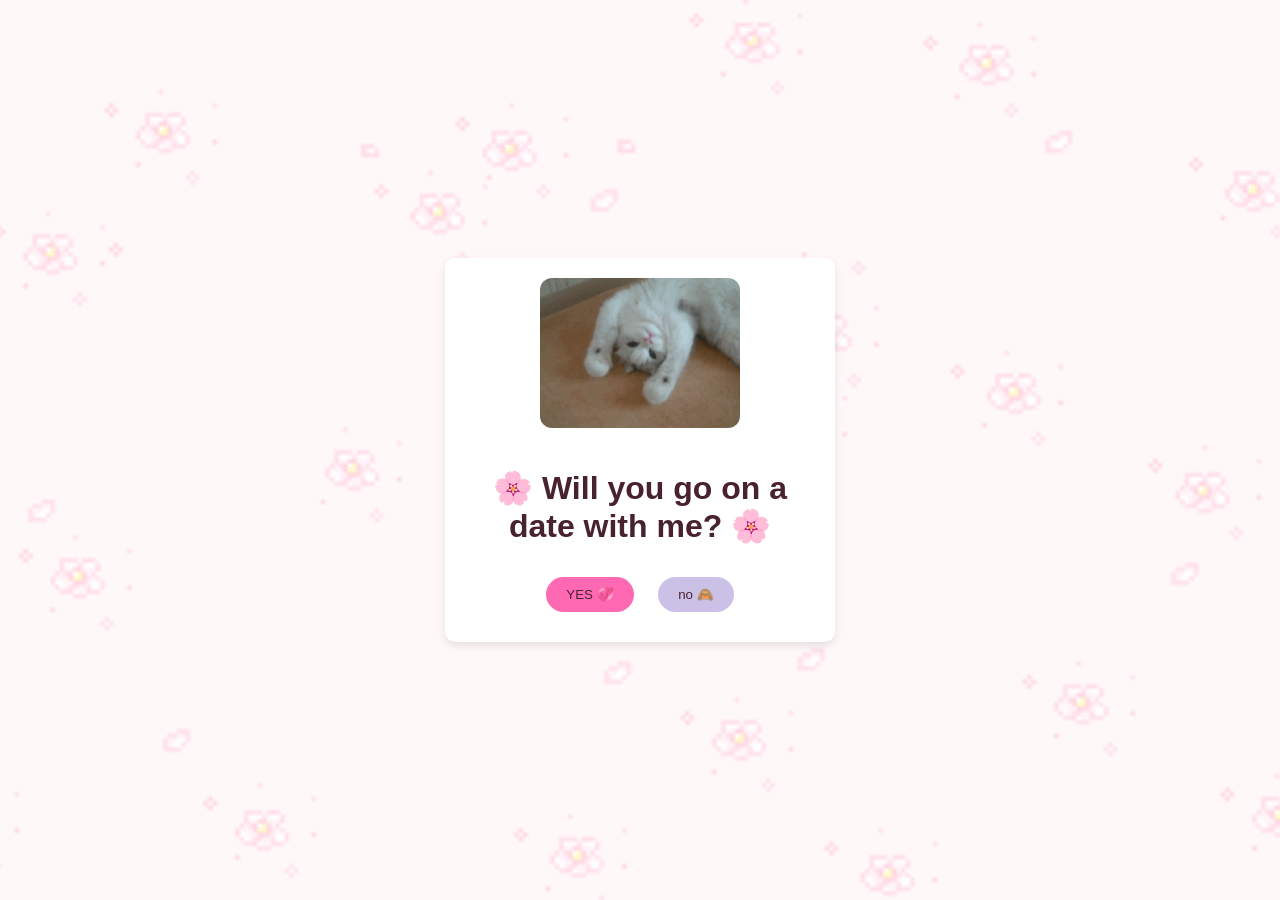
==== index.html @ 95cf831d "Add initial HTML, CSS, and JavaScript files for dating website - Created index.html for the home pag" ====
<!DOCTYPE html>
<html lang="en">
<head>
    <meta charset="UTF-8">
    <meta name="viewport" content="width=device-width, initial-scale=1.0">
    <link rel="stylesheet" href="index.css">
    <script src="index.js" defer></script>
    <title>home</title>
</head>
<body>
    <div class="container">
        <img src="./assets/caty.gif" />
        <h1>🌸 Will you go on a date with me? 🌸</h1>
        <div class="btn">
            <a href="yes.html">
                <button id="yes">Yes 💞</button>
            </a>
            <button id="no">No 🙈</button>
        </div>
    </div>

    <script>
       const noBtn = document.getElementById("no");

function moveButton() {
    noBtn.style.position = "fixed";
    noBtn.style.left =
        Math.random() * (window.innerWidth - noBtn.offsetWidth) + "px";
    noBtn.style.top =
        Math.random() * (window.innerHeight - noBtn.offsetHeight) + "px";
}

noBtn.addEventListener("mouseenter", moveButton);
noBtn.addEventListener("touchstart", moveButton);
    </script>
</body>
</html>
---- index.css ----
body{
    margin: 0;
    padding: 0;
    font-family: Arial, sans-serif;
    display: flex;
    justify-content: center;
    align-items: center;
    height: 100vh;
}
body::before {
  content: "";
  position: fixed;
  top: 0;
  left: 0;
  width: 100%;
  height: 100%;
  z-index: -1;
  background-image: url('./assets/petals2.gif');
  background-size: cover;
  background-position: center;
  opacity: 0.2;
  background-color: rgba(253, 215, 215, 0.8);
}

.container, .yesCo, .askCo, .fdCo, .finCo{
    background-color: #fff;
    padding: 20px;
    border-radius: 10px;
    width: 350px;
    display: flex;
    flex-direction: column;
    align-items: center;
    text-align: center;
    color: #492230;
    box-shadow: 0 4px 8px rgba(0, 0, 0, 0.1);
}
a{
    text-decoration: none;
}
img{
    width: 200px;
    height: auto;
    margin-bottom: 20px;
    border-radius: 12px;
}

#yes{
    background-color: #ff69b4;
    text-transform: uppercase;
    color: #492230;
    border: none;
    padding: 10px 20px;
    margin: 10px;
    border-radius: 35px;
    cursor: pointer;
}

#no{
    background-color: #CBC1E6;
    text-transform: lowercase;
    color: #492230;
    border: none;
    padding: 10px 20px;
    margin: 10px;
    border-radius: 35px;
    cursor: pointer;
}

.yesCo>p{
    color: grey;
}

#ok{
    background-color: #E69FB4;
    text-transform: lowercase;
    color: #492230;
    border: none;
    padding: 10px 20px;
    margin: 10px;
    border-radius: 35px;
    cursor: pointer;
}
input, label{
    display: block;
    text-align: left;
}
label{
    font-weight: bold;
}
input[type="date"], select{
    width: 100%;
    padding: 8px;
    margin: 5px 0 15px 0;
    border: 1px solid #ccc;
    border-radius: 34px;
    box-shadow: inset 0 1px 3px rgba(0, 0, 0, 0.1);
}
#submit{
    background-color: #CE8DA0;
    border: none;
    color: #492230;
    padding: 10px 20px;
    border-radius: 35px;
    width: 100%;
    font-weight: 600;
    cursor: pointer;
}
.askCo>span{
    font-size: 3rem;
}
.select{
    display: flex;
    gap: 10px;
    flex-wrap: wrap;
    align-items: center;
    justify-content: center;
}
.option{
    background-color: #DFDCE4;
    border-radius: 14px;
    padding: 10px 40px;
    width: 50px;
    cursor: pointer;
    border: 3px solid transparent;
    transition: border 0.3s ease;
}
.option:hover{
    border: 3px solid #E69FB4;
    color: #492230;
}
.fdCo>#ths{
    background-color: #E69FB4;
    color: #492230;
    border: none;
    margin-top: 40px;
    border-radius: 14px;
    padding: 10px 40px;
    width: 298px;
    cursor: pointer;
}

.shr{
    border-radius: 120px;
    width: 200px;
    height: 200px;
}

.finCo>p{
    font-size: 0.9rem;
    font-style: italic;
    color: grey;
}
#date{ 
    width: 332px;
}
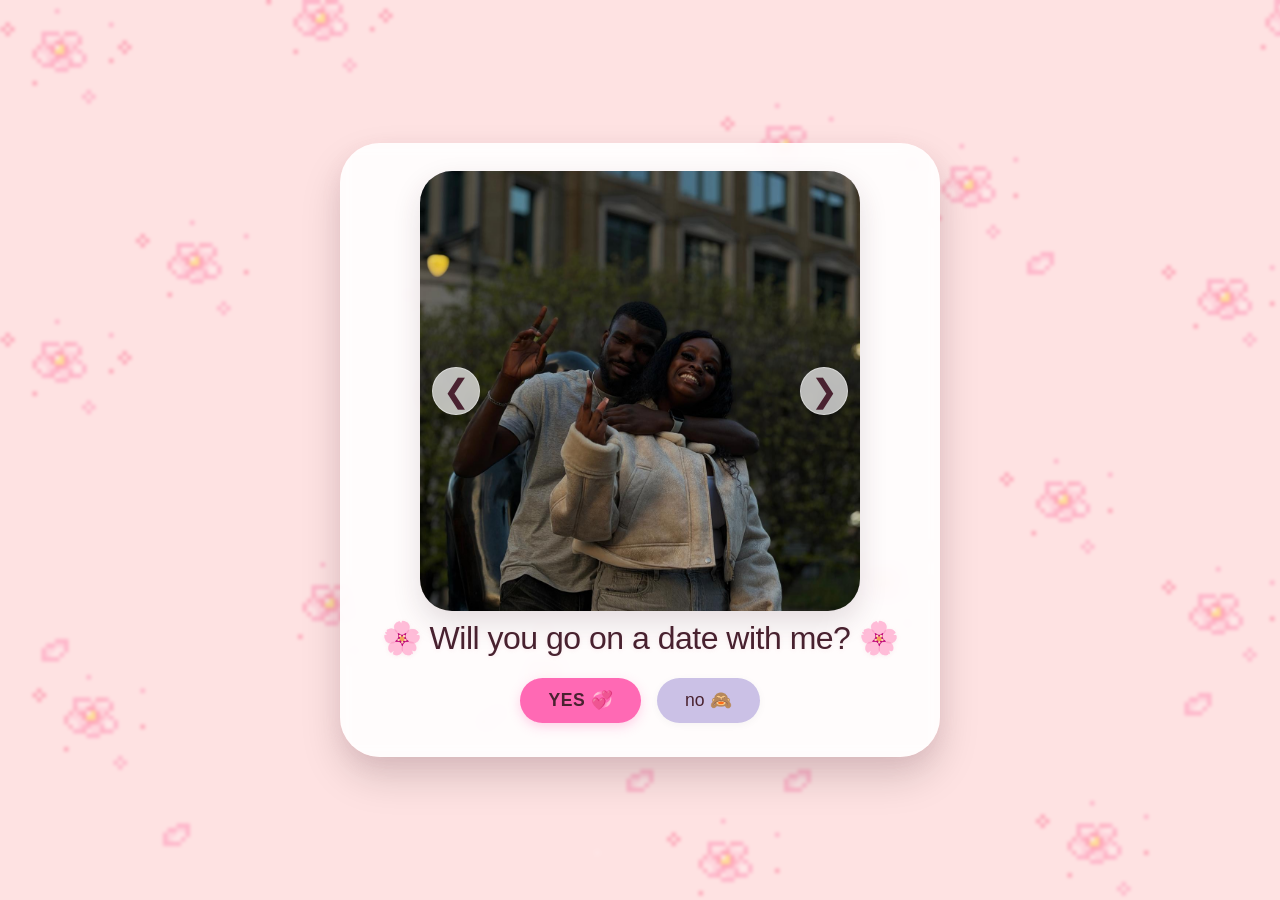
==== commit 34edc532: "Enhance final HTML and CSS for improved aesthetics and functionality; add Shakespearean message and " ====
--- a/index.html
+++ b/index.html
@@ -1,37 +1,447 @@
 <!DOCTYPE html>
 <html lang="en">
 <head>
-    <meta charset="UTF-8">
-    <meta name="viewport" content="width=device-width, initial-scale=1.0">
-    <link rel="stylesheet" href="index.css">
-    <script src="index.js" defer></script>
-    <title>home</title>
+  <meta charset="UTF-8">
+  <meta name="viewport" content="width=device-width, initial-scale=1.0, maximum-scale=1.5, user-scalable=yes">
+  <title>home · carousel balanced · responsive</title>
+  <style>
+    /* === reset & global === */
+    * {
+      box-sizing: border-box;
+    }
+    body {
+      margin: 0;
+      padding: 20px;
+      min-height: 100vh;
+      font-family: 'Segoe UI', Roboto, Arial, sans-serif;
+      display: flex;
+      justify-content: center;
+      align-items: center;
+      background: rgba(253, 215, 215, 0.3);
+      background-image: url('./assets/petals2.gif');
+      background-size: cover;
+      background-position: center;
+      background-blend-mode: overlay;
+    }
+    body::before {
+      content: "";
+      position: fixed;
+      inset: 0;
+      z-index: -1;
+      background-color: rgba(253, 215, 215, 0.6);
+      backdrop-filter: blur(1px);
+    }
+
+    /* main card – fluid & balanced */
+    .container {
+      background: rgba(255, 255, 255, 0.9);
+      backdrop-filter: blur(6px);
+      padding: 28px 20px 30px;
+      border-radius: 40px;
+      width: 100%;
+      max-width: 600px;
+      margin: 20px auto;
+      box-shadow: 0 20px 40px rgba(0, 0, 0, 0.15), 0 8px 20px rgba(230, 159, 180, 0.2);
+      display: flex;
+      flex-direction: column;
+      align-items: center;
+      text-align: center;
+      color: #492230;
+      transition: all 0.2s;
+    }
+
+    h1 {
+      font-size: clamp(1.4rem, 5vw, 2rem);
+      margin: 0.5rem 0 0.8rem;
+      font-weight: 500;
+      letter-spacing: -0.5px;
+      color: #492230;
+      text-shadow: 0 1px 4px rgba(230, 159, 180, 0.2);
+    }
+
+    /* === CAROUSEL – fully responsive, balanced, crisp === */
+    .carousel-container {
+      width: 100%;
+      display: flex;
+      justify-content: center;
+      padding: 0 4px;
+    }
+
+    .carousel {
+      position: relative;
+      width: 100%;
+      max-width: 440px;  /* generous but fits mobile */
+      aspect-ratio: 1 / 1; /* square = perfectly balanced */
+      overflow: hidden;
+      border-radius: 32px;
+      box-shadow: 0 12px 28px rgba(73, 34, 48, 0.15);
+      background: #f5e6ed; /* soft placeholder */
+    }
+
+    .carousel-slides {
+      display: flex;
+      height: 100%;
+      width: 100%;
+      transition: transform 0.4s cubic-bezier(0.25, 0.46, 0.45, 0.94);
+      will-change: transform;
+    }
+
+    .slide {
+      min-width: 100%;
+      height: 100%;
+      flex-shrink: 0;
+      display: flex;
+      align-items: center;
+      justify-content: center;
+      background: #f5e6ed;
+    }
+
+    .slide img {
+      display: block;
+      width: 100%;
+      height: 100%;
+      object-fit: cover;       /* fills square without distortion */
+      aspect-ratio: 1 / 1;     /* explicit square */
+      margin: 0;
+      border-radius: 0;
+      background: #faf0f5;
+    }
+
+    /* navigation – always visible, balanced */
+    .carousel-btn {
+      position: absolute;
+      top: 50%;
+      transform: translateY(-50%);
+      background: rgba(255, 255, 255, 0.7);
+      backdrop-filter: blur(4px);
+      border: none;
+      font-size: 2rem;
+      width: 48px;
+      height: 48px;
+      display: flex;
+      align-items: center;
+      justify-content: center;
+      border-radius: 48px;
+      cursor: pointer;
+      color: #492230;
+      box-shadow: 0 4px 12px rgba(0, 0, 0, 0.08);
+      transition: all 0.2s ease;
+      line-height: 1;
+      font-weight: 300;
+      z-index: 10;
+      padding: 0;
+      border: 1px solid rgba(255, 255, 255, 0.4);
+    }
+
+    .carousel-btn:hover {
+      background: rgba(255, 255, 255, 0.95);
+      transform: translateY(-50%) scale(1.04);
+      box-shadow: 0 6px 16px rgba(0, 0, 0, 0.12);
+    }
+    .carousel-btn:active {
+      transform: translateY(-50%) scale(0.94);
+    }
+
+    .prev-btn { left: 12px; }
+    .next-btn { right: 12px; }
+
+    /* dots – clean and balanced */
+    .carousel-dots {
+      display: flex;
+      justify-content: center;
+      gap: 14px;
+      margin: 18px 0 6px 0;
+      flex-wrap: wrap;
+    }
+
+    .dot {
+      width: 12px;
+      height: 12px;
+      border-radius: 40px;
+      background: #d9c5d0;
+      cursor: pointer;
+      transition: all 0.3s ease;
+      box-shadow: inset 0 1px 4px rgba(0,0,0,0.05);
+      border: 1px solid rgba(255,255,255,0.3);
+    }
+
+    .dot.active {
+      background: #E69FB4;
+      width: 32px;
+      box-shadow: 0 2px 10px rgba(230, 159, 180, 0.6);
+      border-color: #e08ba5;
+    }
+
+    .dot:hover {
+      background: #cfa1b5;
+      transform: scale(1.15);
+    }
+
+    /* buttons (yes/no) */
+    .btn {
+      display: flex;
+      flex-wrap: wrap;
+      justify-content: center;
+      gap: 16px;
+      margin: 8px 0 4px;
+    }
+
+    #yes {
+      background-color: #ff69b4;
+      text-transform: uppercase;
+      color: #492230;
+      border: none;
+      padding: 12px 28px;
+      border-radius: 60px;
+      font-weight: 600;
+      font-size: 1.1rem;
+      letter-spacing: 0.5px;
+      cursor: pointer;
+      box-shadow: 0 4px 12px rgba(255, 105, 180, 0.3);
+      transition: all 0.15s;
+    }
+    #yes:hover {
+      transform: scale(1.02);
+      background: #ff7ebd;
+    }
+
+    #no {
+      background-color: #CBC1E6;
+      text-transform: lowercase;
+      color: #492230;
+      border: none;
+      padding: 12px 28px;
+      border-radius: 60px;
+      font-weight: 500;
+      font-size: 1.1rem;
+      cursor: pointer;
+      transition: background 0.2s;
+      box-shadow: 0 2px 8px rgba(0,0,0,0.04);
+    }
+    #no:hover {
+      background: #b8acd6;
+    }
+
+    /* responsive fine-tuning */
+    @media (max-width: 500px) {
+      .container {
+        padding: 20px 14px 24px;
+        border-radius: 32px;
+      }
+      .carousel {
+        border-radius: 24px;
+        max-width: 100%;
+      }
+      .carousel-btn {
+        width: 42px;
+        height: 42px;
+        font-size: 1.6rem;
+      }
+      .prev-btn { left: 8px; }
+      .next-btn { right: 8px; }
+      .dot {
+        width: 10px;
+        height: 10px;
+      }
+      .dot.active {
+        width: 26px;
+      }
+      #yes, #no {
+        padding: 10px 22px;
+        font-size: 1rem;
+      }
+    }
+
+    @media (max-width: 380px) {
+      .container {
+        padding: 16px 10px 20px;
+      }
+      .carousel-btn {
+        width: 36px;
+        height: 36px;
+        font-size: 1.4rem;
+      }
+      .dot {
+        width: 8px;
+        height: 8px;
+      }
+      .dot.active {
+        width: 22px;
+      }
+    }
+
+    /* preserve original small-card elements – not used but kept */
+    .yesCo, .askCo, .fdCo, .finCo { display: none; }
+  </style>
 </head>
 <body>
-    <div class="container">
-        <img src="./assets/caty.gif" />
-        <h1>🌸 Will you go on a date with me? 🌸</h1>
-        <div class="btn">
-            <a href="yes.html">
-                <button id="yes">Yes 💞</button>
-            </a>
-            <button id="no">No 🙈</button>
-        </div>
+<div class="container">
+  <div class="carousel-container">
+    <div class="carousel">
+      <div class="carousel-slides">
+        <div class="slide"><img src="./assets/1.jpeg" alt="Memory 1" loading="lazy"/></div>
+        <div class="slide"><img src="./assets/2.jpeg" alt="Memory 2" loading="lazy"/></div>
+        <div class="slide"><img src="./assets/3.jpeg" alt="Memory 3" loading="lazy"/></div>
+        <div class="slide"><img src="./assets/4.jpeg" alt="Memory 4" loading="lazy"/></div>
+        <div class="slide"><img src="./assets/5.jpeg" alt="Memory 5" loading="lazy"/></div>
+        <div class="slide"><img src="./assets/6.jpeg" alt="Memory 6" loading="lazy"/></div>
+        <div class="slide"><img src="./assets/7.jpeg" alt="Memory 7" loading="lazy"/></div>
+      </div>
+
+      <button class="carousel-btn prev-btn" aria-label="previous slide">❮</button>
+      <button class="carousel-btn next-btn" aria-label="next slide">❯</button>
+      <div class="carousel-dots"></div>
     </div>
-
-    <script>
-       const noBtn = document.getElementById("no");
-
-function moveButton() {
-    noBtn.style.position = "fixed";
-    noBtn.style.left =
-        Math.random() * (window.innerWidth - noBtn.offsetWidth) + "px";
-    noBtn.style.top =
-        Math.random() * (window.innerHeight - noBtn.offsetHeight) + "px";
-}
-
-noBtn.addEventListener("mouseenter", moveButton);
-noBtn.addEventListener("touchstart", moveButton);
-    </script>
+  </div>
+
+  <h1>🌸 Will you go on a date with me? 🌸</h1>
+  <div class="btn">
+    <a href="yes.html" style="display: inline-block;">
+      <button id="yes">Yes 💞</button>
+    </a>
+    <button id="no">No 🙈</button>
+  </div>
+</div>
+
+<script>
+  (function() {
+    "use strict";
+
+    // ===== NO BUTTON – original playful logic =====
+    const noBtn = document.getElementById("no");
+    function moveButton() {
+      if (!noBtn) return;
+      noBtn.style.position = "fixed";
+      const maxX = window.innerWidth - noBtn.offsetWidth - 20;
+      const maxY = window.innerHeight - noBtn.offsetHeight - 20;
+      noBtn.style.left = Math.max(0, Math.random() * maxX) + "px";
+      noBtn.style.top = Math.max(0, Math.random() * maxY) + "px";
+      // bring to front
+      noBtn.style.zIndex = "999";
+      noBtn.style.transition = "left 0.15s, top 0.15s";
+    }
+    if (noBtn) {
+      noBtn.addEventListener("mouseenter", moveButton);
+      noBtn.addEventListener("touchstart", moveButton, { passive: true });
+      // also on click to keep it funny
+      noBtn.addEventListener("click", moveButton);
+    }
+
+    // ===== CAROUSEL – fully responsive, balanced, autoplay =====
+    document.addEventListener('DOMContentLoaded', function() {
+      const slidesContainer = document.querySelector('.carousel-slides');
+      const slides = document.querySelectorAll('.slide');
+      const dotsContainer = document.querySelector('.carousel-dots');
+      const prevBtn = document.querySelector('.prev-btn');
+      const nextBtn = document.querySelector('.next-btn');
+      if (!slidesContainer || !slides.length) return;
+
+      let currentSlide = 0;
+      let autoPlayInterval = null;
+      const totalSlides = slides.length;
+
+      // --- create dots ---
+      dotsContainer.innerHTML = '';
+      for (let i = 0; i < totalSlides; i++) {
+        const dot = document.createElement('div');
+        dot.classList.add('dot');
+        if (i === 0) dot.classList.add('active');
+        dot.setAttribute('data-index', i);
+        dot.addEventListener('click', function(e) {
+          const idx = parseInt(this.dataset.index, 10);
+          goToSlide(idx);
+          resetAutoPlay();
+        });
+        dotsContainer.appendChild(dot);
+      }
+      const dots = document.querySelectorAll('.dot');
+
+      // --- core slide function ---
+      function goToSlide(index) {
+        if (index < 0) index = totalSlides - 1;
+        if (index >= totalSlides) index = 0;
+        currentSlide = index;
+        slidesContainer.style.transform = `translateX(-${index * 100}%)`;
+        // update dots
+        dots.forEach(d => d.classList.remove('active'));
+        if (dots[index]) dots[index].classList.add('active');
+      }
+
+      // --- navigation ---
+      function nextSlide() {
+        goToSlide(currentSlide + 1);
+      }
+      function prevSlide() {
+        goToSlide(currentSlide - 1);
+      }
+
+      if (prevBtn) prevBtn.addEventListener('click', function(e) {
+        e.stopPropagation();
+        prevSlide();
+        resetAutoPlay();
+      });
+      if (nextBtn) nextBtn.addEventListener('click', function(e) {
+        e.stopPropagation();
+        nextSlide();
+        resetAutoPlay();
+      });
+
+      // --- autoplay & pause ---
+      function startAutoPlay() {
+        if (autoPlayInterval) clearInterval(autoPlayInterval);
+        autoPlayInterval = setInterval(nextSlide, 3500);
+      }
+
+      function resetAutoPlay() {
+        clearInterval(autoPlayInterval);
+        startAutoPlay();
+      }
+
+      // pause on hover / touch
+      const carousel = document.querySelector('.carousel');
+      if (carousel) {
+        carousel.addEventListener('mouseenter', function() {
+          clearInterval(autoPlayInterval);
+        });
+        carousel.addEventListener('mouseleave', function() {
+          startAutoPlay();
+        });
+        // also pause on touchstart (mobile)
+        carousel.addEventListener('touchstart', function() {
+          clearInterval(autoPlayInterval);
+        }, { passive: true });
+        carousel.addEventListener('touchend', function() {
+          startAutoPlay();
+        }, { passive: true });
+      }
+
+      // keyboard arrows
+      document.addEventListener('keydown', function(e) {
+        if (e.key === 'ArrowLeft') {
+          prevSlide();
+          resetAutoPlay();
+          e.preventDefault();
+        } else if (e.key === 'ArrowRight') {
+          nextSlide();
+          resetAutoPlay();
+          e.preventDefault();
+        }
+      });
+
+      // --- start autoplay ---
+      startAutoPlay();
+
+      // --- edge: if window resizes, no need to recalc — slides use % ---
+      // also ensure first slide is active (in case of late load)
+      goToSlide(0);
+
+      // optional: re-trigger on orientation change
+      window.addEventListener('orientationchange', function() {
+        // just ensure transform is correct
+        goToSlide(currentSlide);
+      });
+    });
+  })();
+</script>
 </body>
 </html>
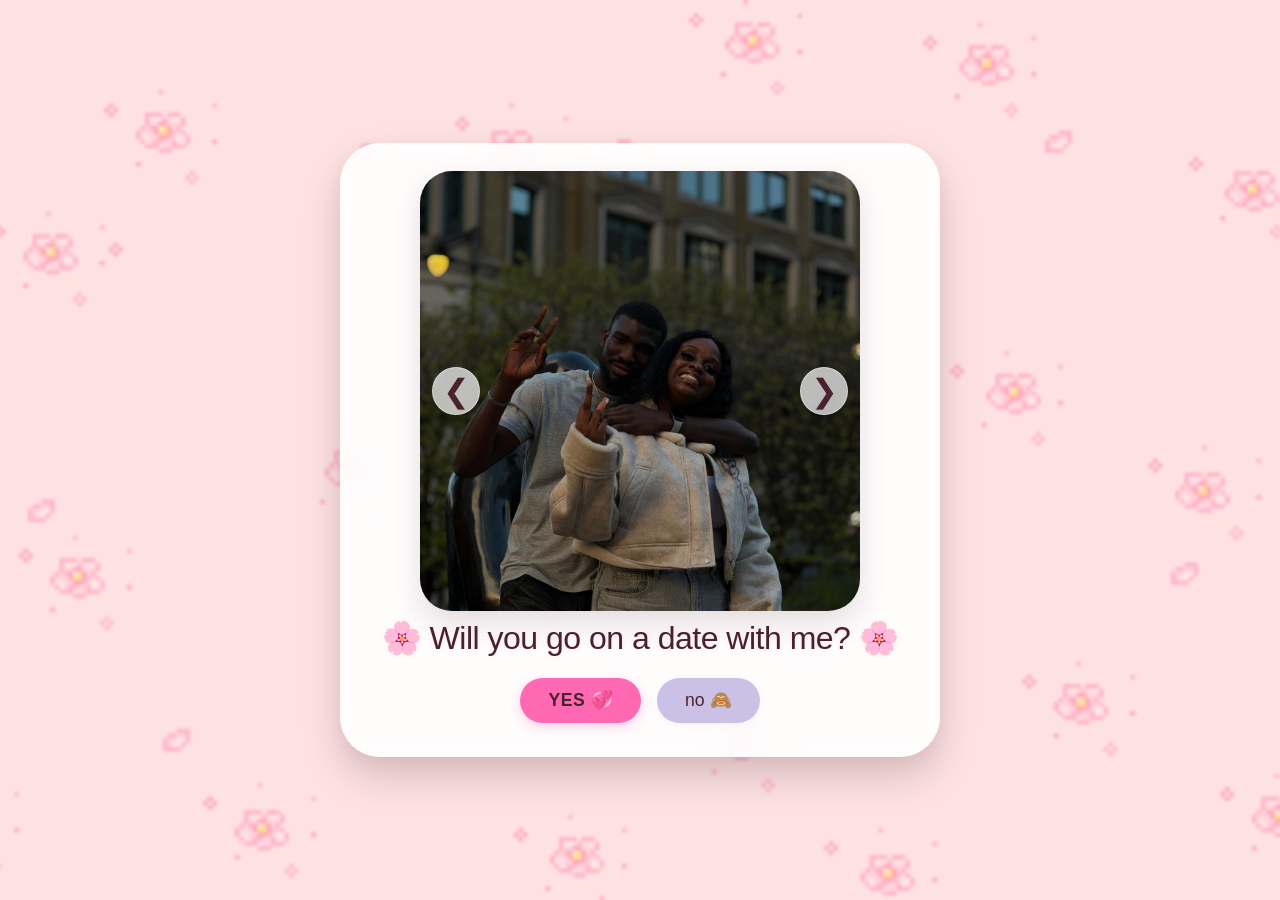
==== commit e9f61c85: "Refactor HTML and CSS for improved responsiveness and aesthetics; enhance carousel functionality and" ====
--- a/index.html
+++ b/index.html
@@ -70,12 +70,12 @@
     .carousel {
       position: relative;
       width: 100%;
-      max-width: 440px;  /* generous but fits mobile */
-      aspect-ratio: 1 / 1; /* square = perfectly balanced */
+      max-width: 440px;
+      aspect-ratio: 1 / 1;
       overflow: hidden;
       border-radius: 32px;
       box-shadow: 0 12px 28px rgba(73, 34, 48, 0.15);
-      background: #f5e6ed; /* soft placeholder */
+      background: #f5e6ed;
     }
 
     .carousel-slides {
@@ -94,17 +94,47 @@
       align-items: center;
       justify-content: center;
       background: #f5e6ed;
+      overflow: hidden; /* critical for containing images */
+      position: relative;
     }
 
     .slide img {
       display: block;
       width: 100%;
       height: 100%;
-      object-fit: cover;       /* fills square without distortion */
-      aspect-ratio: 1 / 1;     /* explicit square */
-      margin: 0;
-      border-radius: 0;
+      object-fit: cover;
+      /* Remove aspect-ratio to let object-fit handle it */
+      /* Use min/max to contain within slide */
+      min-width: 100%;
+      min-height: 100%;
+      max-width: 100%;
+      max-height: 100%;
+      flex-shrink: 0;
+      flex-grow: 0;
       background: #faf0f5;
+      /* Safari-specific fixes */
+      -webkit-backface-visibility: hidden;
+      backface-visibility: hidden;
+      image-rendering: auto;
+    }
+
+    /* iOS Safari specific fix */
+    @supports (-webkit-touch-callout: none) {
+      .slide {
+        /* Force proper containment on iOS */
+        min-height: 0;
+        min-width: 0;
+      }
+      .slide img {
+        width: 100%;
+        height: 100%;
+        object-fit: cover;
+        /* Prevent overflow on iOS */
+        max-width: 100%;
+        max-height: 100%;
+        min-width: 0;
+        min-height: 0;
+      }
     }
 
     /* navigation – always visible, balanced */
@@ -316,14 +346,12 @@
       const maxY = window.innerHeight - noBtn.offsetHeight - 20;
       noBtn.style.left = Math.max(0, Math.random() * maxX) + "px";
       noBtn.style.top = Math.max(0, Math.random() * maxY) + "px";
-      // bring to front
       noBtn.style.zIndex = "999";
       noBtn.style.transition = "left 0.15s, top 0.15s";
     }
     if (noBtn) {
       noBtn.addEventListener("mouseenter", moveButton);
       noBtn.addEventListener("touchstart", moveButton, { passive: true });
-      // also on click to keep it funny
       noBtn.addEventListener("click", moveButton);
     }
 
@@ -362,7 +390,6 @@
         if (index >= totalSlides) index = 0;
         currentSlide = index;
         slidesContainer.style.transform = `translateX(-${index * 100}%)`;
-        // update dots
         dots.forEach(d => d.classList.remove('active'));
         if (dots[index]) dots[index].classList.add('active');
       }
@@ -397,7 +424,6 @@
         startAutoPlay();
       }
 
-      // pause on hover / touch
       const carousel = document.querySelector('.carousel');
       if (carousel) {
         carousel.addEventListener('mouseenter', function() {
@@ -406,7 +432,6 @@
         carousel.addEventListener('mouseleave', function() {
           startAutoPlay();
         });
-        // also pause on touchstart (mobile)
         carousel.addEventListener('touchstart', function() {
           clearInterval(autoPlayInterval);
         }, { passive: true });
@@ -415,7 +440,6 @@
         }, { passive: true });
       }
 
-      // keyboard arrows
       document.addEventListener('keydown', function(e) {
         if (e.key === 'ArrowLeft') {
           prevSlide();
@@ -428,18 +452,19 @@
         }
       });
 
-      // --- start autoplay ---
       startAutoPlay();
-
-      // --- edge: if window resizes, no need to recalc — slides use % ---
-      // also ensure first slide is active (in case of late load)
       goToSlide(0);
 
-      // optional: re-trigger on orientation change
       window.addEventListener('orientationchange', function() {
-        // just ensure transform is correct
         goToSlide(currentSlide);
       });
+
+      // iOS Safari additional fix: force reflow after load
+      if (navigator.userAgent.match(/iPhone|iPad|iPod/i)) {
+        setTimeout(function() {
+          goToSlide(currentSlide);
+        }, 100);
+      }
     });
   })();
 </script>
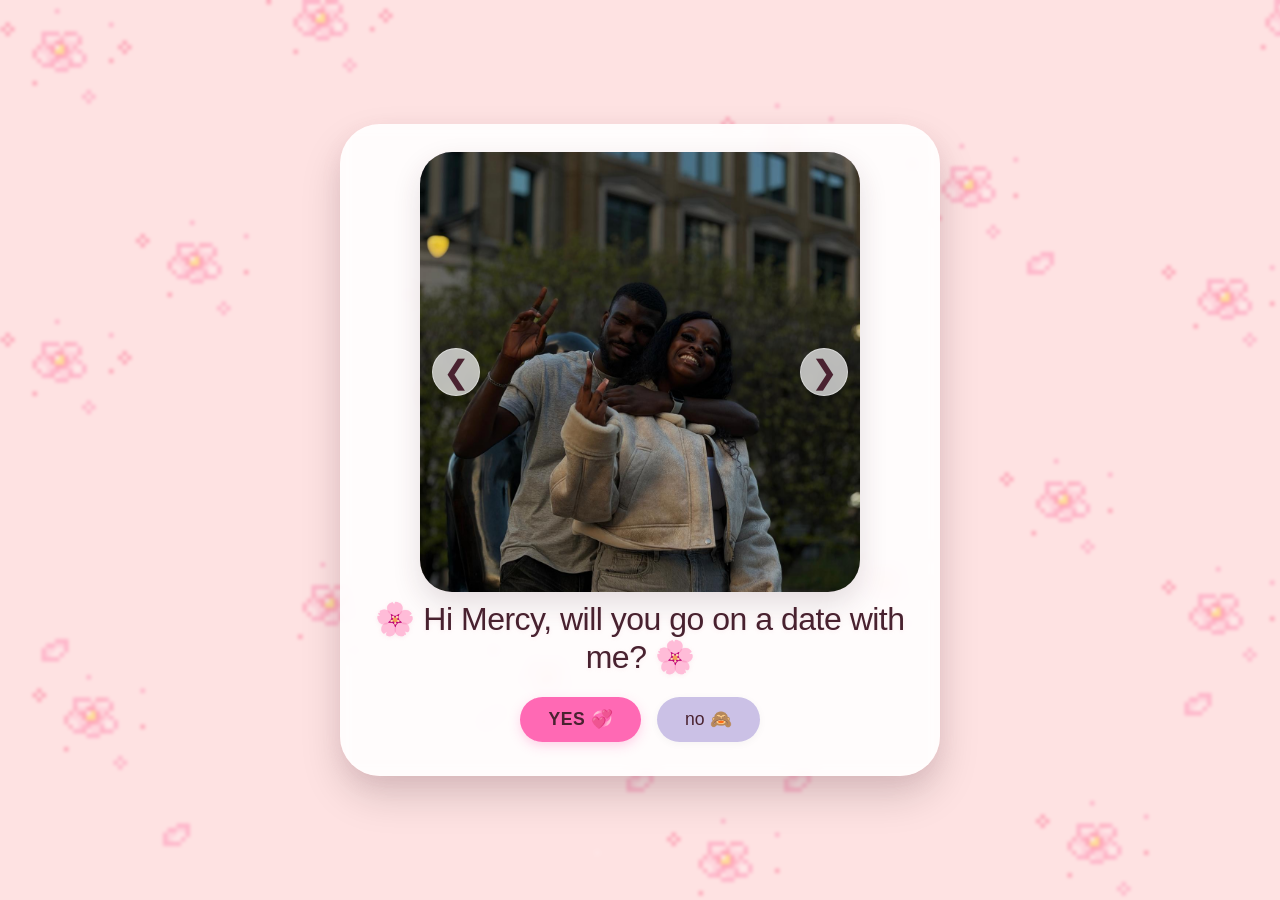
==== commit 6d127e90: "Update image source and personalize date invitation message in HTML files" ====
--- a/index.html
+++ b/index.html
@@ -324,7 +324,7 @@
     </div>
   </div>
 
-  <h1>🌸 Will you go on a date with me? 🌸</h1>
+  <h1>🌸 Hi Mercy, will you go on a date with me? 🌸</h1>
   <div class="btn">
     <a href="yes.html" style="display: inline-block;">
       <button id="yes">Yes 💞</button>
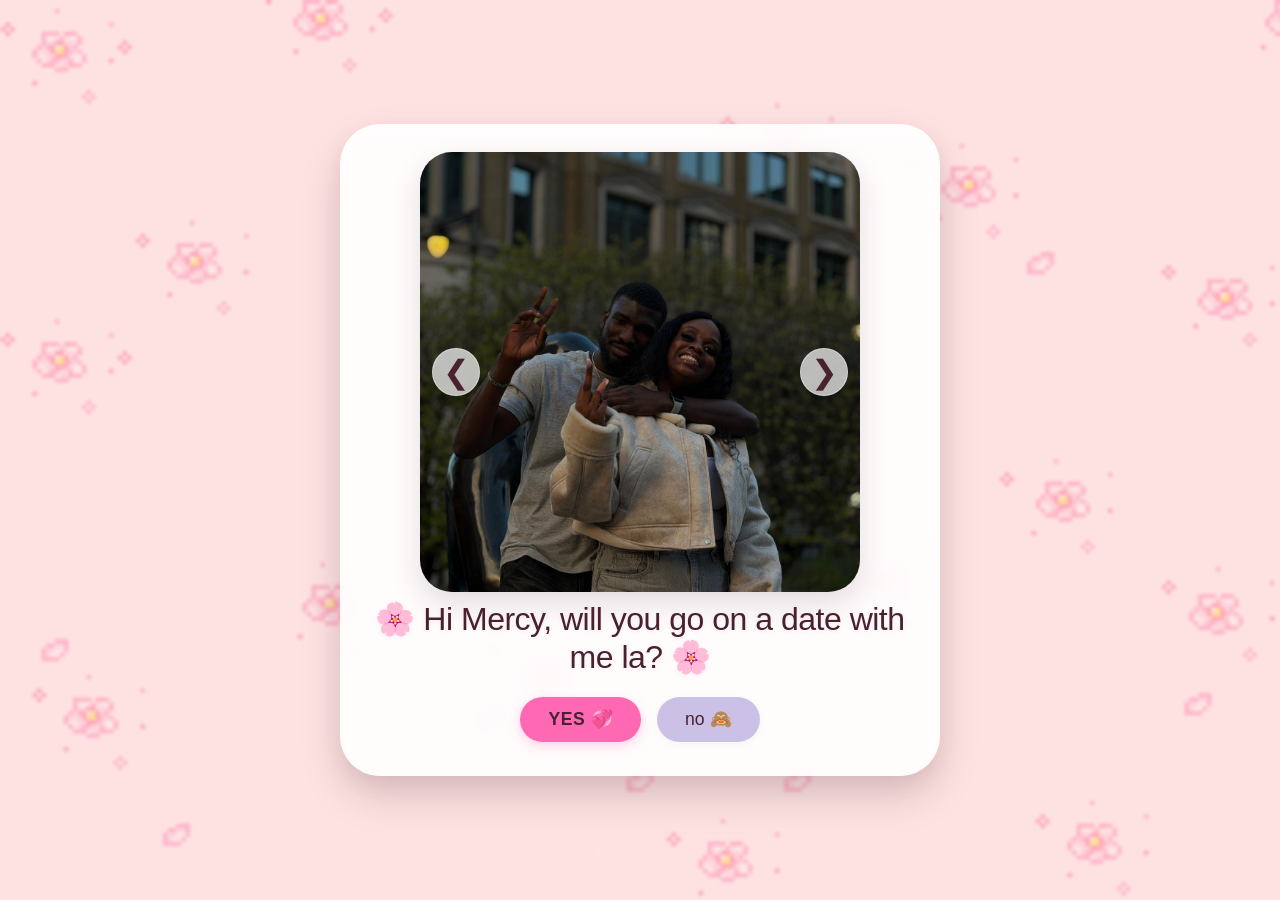
==== commit f4b1ae58: "Personalize date invitation message in HTML" ====
--- a/index.html
+++ b/index.html
@@ -324,7 +324,7 @@
     </div>
   </div>
 
-  <h1>🌸 Hi Mercy, will you go on a date with me? 🌸</h1>
+  <h1>🌸 Hi Mercy, will you go on a date with me la? 🌸</h1>
   <div class="btn">
     <a href="yes.html" style="display: inline-block;">
       <button id="yes">Yes 💞</button>
